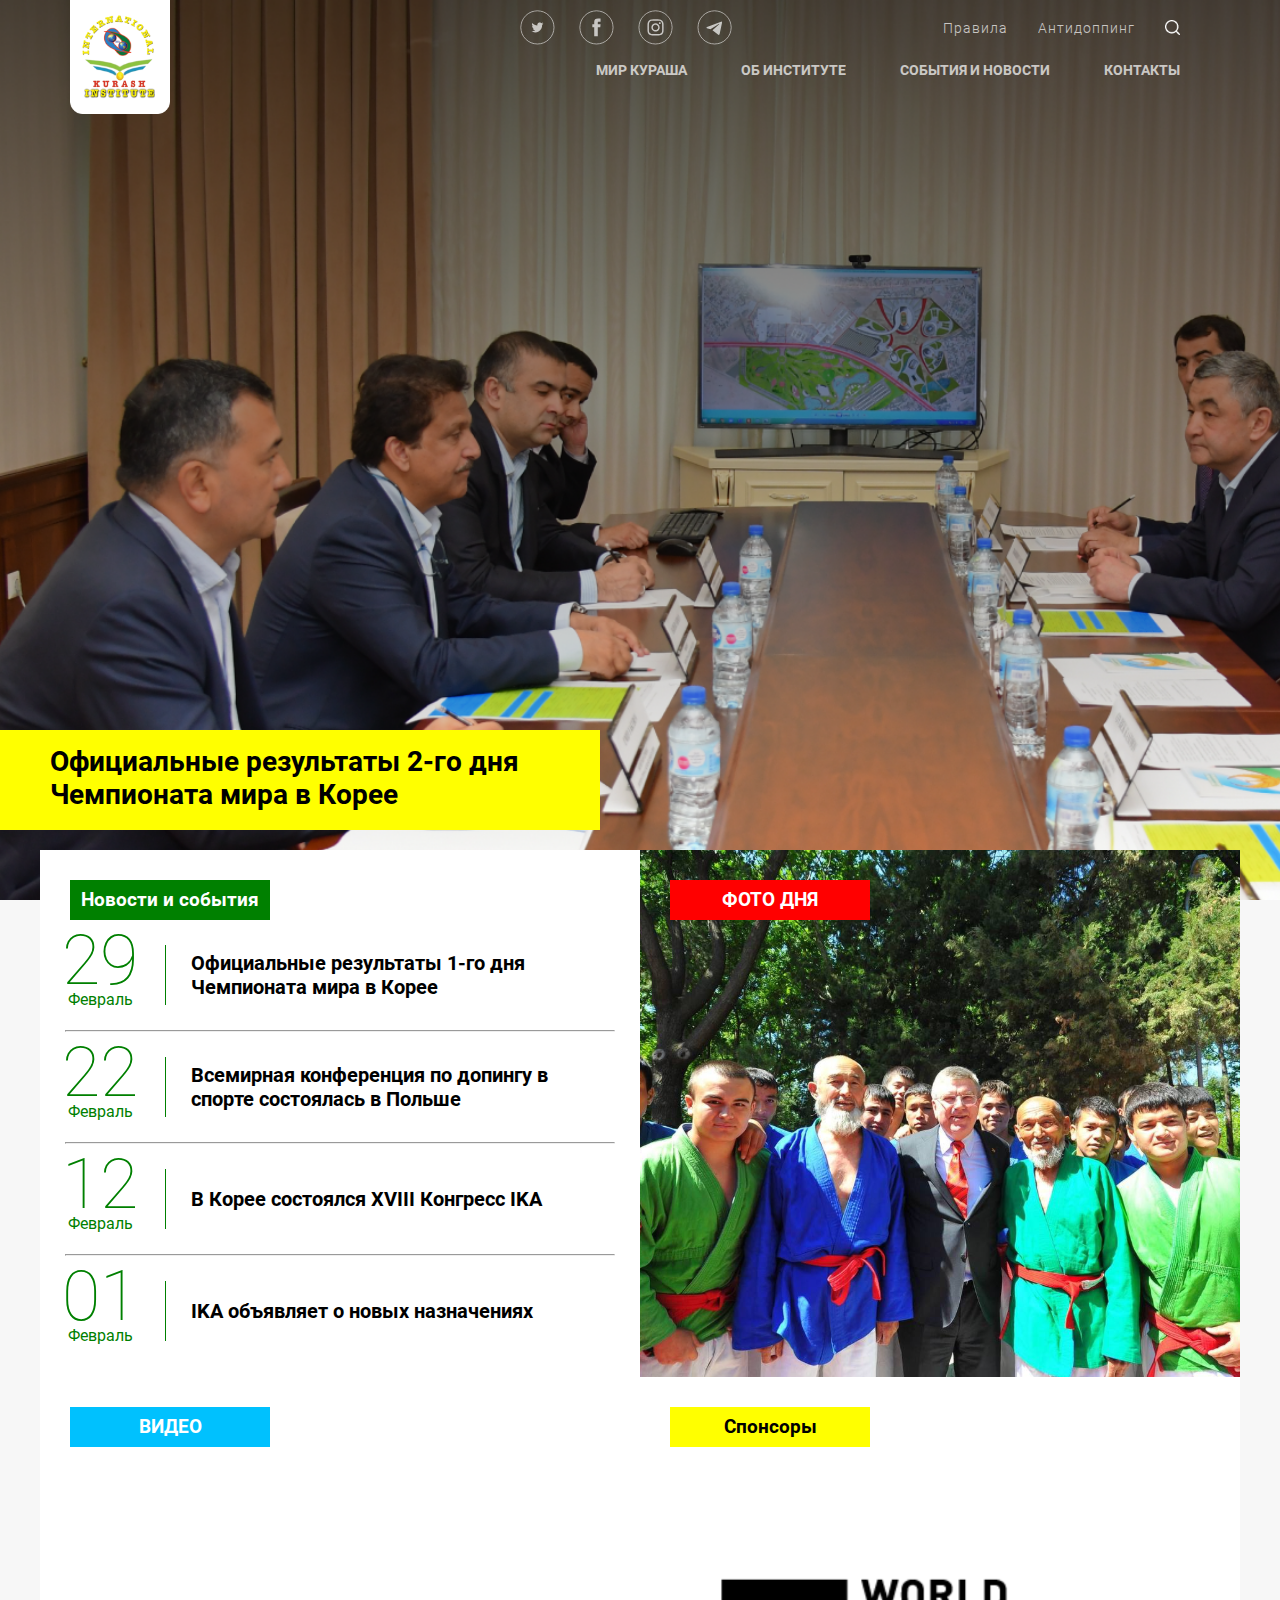
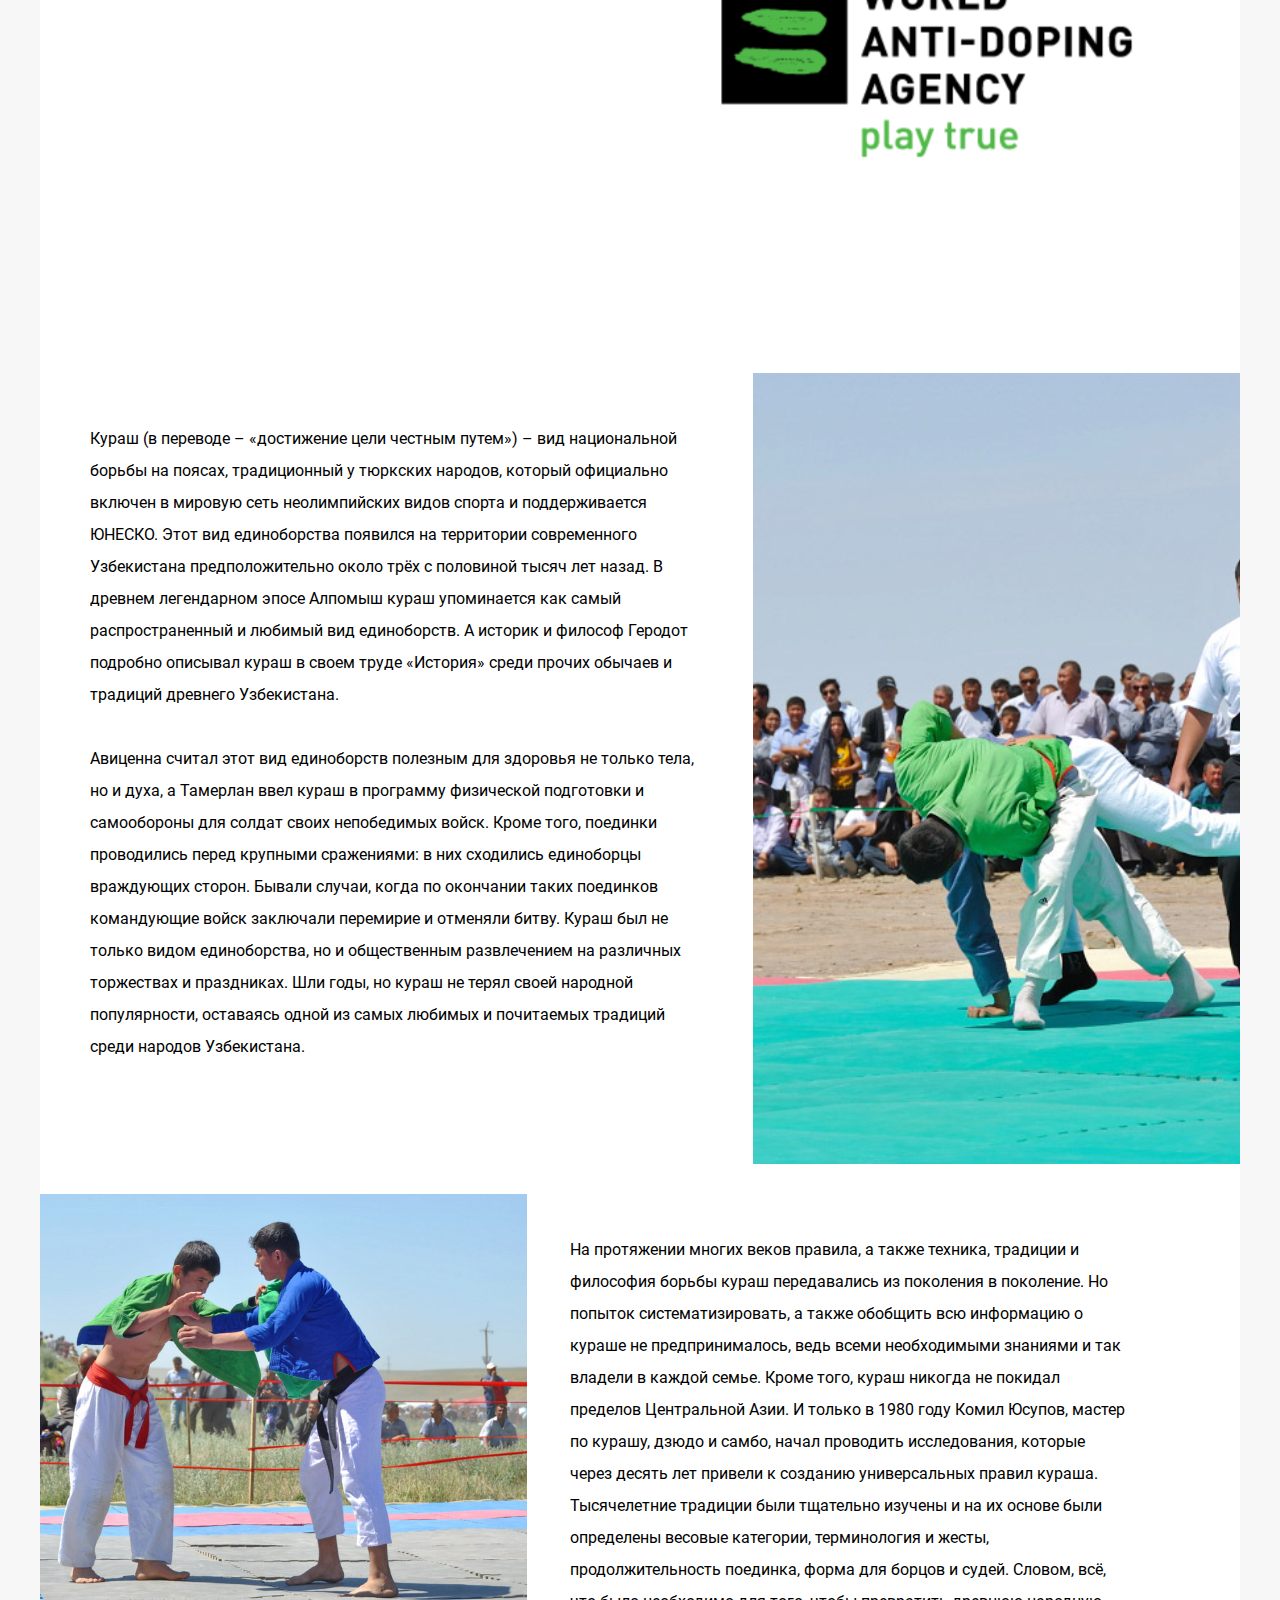
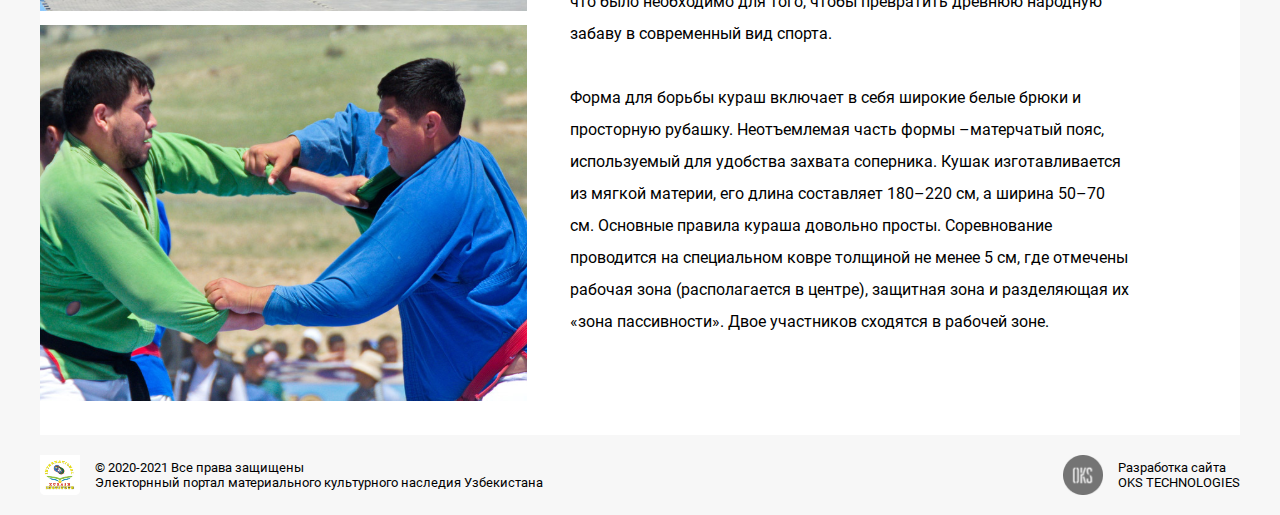
==== index.html @ 35364287 "Tayyor" ====
<!DOCTYPE html>
<html lang="en">
  <head>
    <meta charset="UTF-8" />
    <meta http-equiv="X-UA-Compatible" content="IE=edge" />
    <meta name="viewport" content="width=device-width, initial-scale=1.0" />
    <link rel="stylesheet" href="./css/main-style.css">
    <link rel="stylesheet" href="./css/first-page-style.css" />
    <link rel="stylesheet" href="./css/fonts.css" />
    <title>Kurash</title>
  </head>
  <body>
    <header>
      <div class="header-section">
        <div class="header-logo">
          <a href="./index.html">
            <img src="./images/Logo.png" alt="Logo" />
          </a>
        </div>
        <div class="header-socials">
          <a href="#"><img src="./images/twitter-brands.svg" alt="Twitter" /></a>
          <a href="#"><img src="./images/facebook-f-brands.svg" alt="Facebook" /></a>
          <a href="#"><img src="./images/instagram-brands.svg" alt="Instagram" /></a>
          <a href="#"><img src="./images/telegram-brands.svg" alt="Telegram" /></a>
        </div>
        <div class="header-rules">
          <div class="first-rule">
            <h4>Правила</h4>
          </div>
          <div class="second-rule">
            <h4>Антидоппинг</h4>
          </div>
          <div class="place-for__finder">
            <img src="./images/Search-icon.png" alt="Search icon">
          </div>
        </div>
        <div class="header-menu">
          <a href="./index.html">МИР КУРАША</a>
          <a href="./second-page.html">ОБ ИНСТИТУТЕ</a>
          <a href="./third-page.html">СОБЫТИЯ И НОВОСТИ</a>
          <a href="./fourth-page.html">КОНТАКТЫ</a>
        </div>
        <div class="header-leftside__text">
          <a href="#"><p>Официальные результаты 2-го дня Чемпионата мира в Корее</p></a>
        </div>
      </div>
    </header>

    <section class="container">
      <div class="main-section__items">
        <div class="main-section__item">
          <h3 class="item-title" style="background-color: green">
            Новости и события
          </h3>
          <div class="item-property">
            <div class="property">
              <div class="property-date">
                <h3>29</h3>
                <p>Февраль</p>
              </div>
              <span class="right-border"></span>
              <div class="property-title">
                  <a href="#">Официальные результаты 1-го дня <br />
                    Чемпионата мира в Корее</a>
              </div>
            </div>
            <hr class="diveder" />

            <div class="property">
              <div class="property-date">
                <h3>22</h3>
                <p>Февраль</p>
              </div>
              <span class="right-border"></span>
              <div class="property-title">
                  <a href="#">Всемирная конференция по допингу в <br />
                    спорте состоялась в Польше</a>
              </div>
            </div>
            <hr class="diveder" />

            <div class="property">
              <div class="property-date">
                <h3>12</h3>
                <p>Февраль</p>
              </div>
              <span class="right-border"></span>
              <div class="property-title">
                <a href="#">В Корее состоялся XVIII Конгресс IKA</a>
              </div>
            </div>
            <hr class="diveder" />

            <div class="property">
              <div class="property-date">
                <h3>01</h3>
                <p>Февраль</p>
              </div>
              <span class="right-border"></span>
              <div class="property-title">
                <a href="#">IKA объявляет о новых назначениях</a>
              </div>
            </div>
          </div>
        </div>

        <div class="main-section__item">
          <h3 class="item-title" style="background-color: red">ФОТО ДНЯ</h3>
          <img src="./images/Image-1.svg" alt="Image 1" />
        </div>

        <div class="main-section__item">
          <h3 class="item-title" style="background-color: #00c1fe">ВИДЕО</h3>
          <iframe width="640" height="360" src="https://www.youtube.com/embed/tXg6U8LKoqg" title="YouTube video player" frameborder="0" allow="accelerometer; autoplay; clipboard-write; encrypted-media; gyroscope; picture-in-picture" allowfullscreen></iframe>
          <!-- <div class="player-icon">
            <div class="player-central"></div>
          </div> -->
        </div>

        <div class="main-section__item">
          <h3 class="item-title" style="background-color: yellow; color: black">
            Спонсоры
          </h3>
          <img class="doping-image" src="./images/Image-2.svg" alt="Image 2" />
        </div>
      </div>

      <div class="section-content">
        <a>О спорте кураш</a>
        <div class="section-content__text-1">
          <p>
            Кураш (в переводе – «достижение цели честным путем») – вид
            национальной борьбы на поясах, традиционный у тюркских народов,
            который официально включен в мировую сеть неолимпийских видов спорта
            и поддерживается ЮНЕСКО. Этот вид единоборства появился на
            территории современного Узбекистана предположительно около трёх с
            половиной тысяч лет назад. В древнем легендарном эпосе Алпомыш кураш
            упоминается как самый распространенный и любимый вид единоборств. А
            историк и философ Геродот подробно описывал кураш в своем труде
            «История» среди прочих обычаев и традиций древнего Узбекистана.
            <br /> <br>
            Авиценна считал этот вид единоборств полезным для здоровья не только
            тела, но и духа, а Тамерлан ввел кураш в программу физической
            подготовки и самообороны для солдат своих непобедимых войск. Кроме
            того, поединки проводились перед крупными сражениями: в них
            сходились единоборцы враждующих сторон. Бывали случаи, когда по
            окончании таких поединков командующие войск заключали перемирие и
            отменяли битву. Кураш был не только видом единоборства, но и
            общественным развлечением на различных торжествах и праздниках. Шли
            годы, но кураш не терял своей народной популярности, оставаясь одной
            из самых любимых и почитаемых традиций среди народов Узбекистана.
          </p>
          <img src="./images/image-3.svg" alt="Image 3" />
        </div>
        <div class="section-content__text-2">
          <div class="section-content__image">
            <img src="./images/image-4.svg" alt="Image 4" />
            <img src="./images/image-5.svg" alt="Image 5" />
          </div>
          <p>
            На протяжении многих веков правила, а также техника, традиции и
            философия борьбы кураш передавались из поколения в поколение. Но
            попыток систематизировать, а также обобщить всю информацию о кураше
            не предпринималось, ведь всеми необходимыми знаниями и так владели в
            каждой семье. Кроме того, кураш никогда не покидал пределов
            Центральной Азии. И только в 1980 году Комил Юсупов, мастер по
            курашу, дзюдо и самбо, начал проводить исследования, которые через
            десять лет привели к созданию универсальных правил кураша.
            Тысячелетние традиции были тщательно изучены и на их основе были
            определены весовые категории, терминология и жесты,
            продолжительность поединка, форма для борцов и судей. Словом, всё,
            что было необходимо для того, чтобы превратить древнюю народную
            забаву в современный вид спорта. <br> <br> Форма для борьбы кураш включает в
            себя широкие белые брюки и просторную рубашку. Неотъемлемая часть
            формы –матерчатый пояс, используемый для удобства захвата соперника.
            Кушак изготавливается из мягкой материи, его длина составляет
            180–220 см, а ширина 50–70 см. Основные правила кураша довольно
            просты. Соревнование проводится на специальном ковре толщиной не
            менее 5 см, где отмечены рабочая зона (располагается в центре),
            защитная зона и разделяющая их «зона пассивности». Двое участников
            сходятся в рабочей зоне.
          </p>
        </div>
      </div>

    </section>

    <div class="section-footer">
      <div class="footer-logo">
        <a href="./index.html">
          <img src="./images/Logo.png" alt="Logo">
          <p>© 2020-2021 Все права защищены <br> Электорнный портал материального культурного наследия Узбекистана</p>
        </a>
      </div>
      <div class="footer-logo">
        <a href="https://oks.uz/">
          <img src="./images/OKS-logo.png" alt="Logo">
          <p>Разработка сайта <br> OKS TECHNOLOGIES</p>
        </a>
      </div>
    </div>
  </body>
</html>
---- css/main-style.css ----
* {
  margin: 0;
  padding: 0;
  box-sizing: border-box;
}

body {
  font-family: "Roboto", sans-serif;
  background-color: rgba(240, 240, 240, 0.548);
}

a {
  color: #fff;
  text-decoration: none;
  font-weight: 100;
}

img{
  transition: all 0.3s ease;  
}

/* Header section styles */



.header-section .header-logo {
  width: 100px;
  height: 150px;
  margin-left: 70px;
  border-radius: 0 10px 10px 10px;
  transition: all 0.3s ease-in-out;
}

.header-logo img {
  width: 100%;
}

.header-section .header-socials {
  position: absolute;
  top: 10px;
  left: 520px;
}

.header-socials a{
  width: 35px;
  height: 35px;
}

.header-socials img{
  width: 35px;
  height: 35px;
  opacity: 0.7;
}

.header-section .header-socials img:hover{
  opacity: 1;
  box-shadow: 0 5px 20px rgb(24, 24, 24);
}

.header-socials img {
  width: 35px;
  margin-right: 20px;
  border-radius: 50%;
  color: red;
}

.header-rules {
  display: flex;
  position: absolute;
  right: 100px;
  top: 20px;
}

.header-rules h4 {
  color: #fff;
  margin-right: 30px;
  font-weight: 300;
  font-size: 14px;
  opacity: 0.7;
  cursor: pointer;
  transition: all 0.3s ease;
  letter-spacing: 1px;
}

.header-rules h4:hover{
  opacity: 1;
  text-shadow: 5px 6px 10px rgba(0,0,0,0.8);
}

.header-rules p {
  position: absolute;
  opacity: 0;
}

.place-for__finder img{
  width: 15px;
  cursor: pointer;
}

.place-for__finder img:hover{
  box-shadow: 0 5px 20px rgb(24, 24, 24);;
}

.header-menu {
  position: absolute;
  right: 50px;
  top: 60px;
}

.header-menu a {
  margin-right: 50px;
  font-size: 14px;
  font-weight: 600;
  opacity: 0.7;
  transition: all 0.3s ease;
}

.header-menu a:hover{
  opacity: 1;
  text-shadow: 5px 6px 10px rgba(0,0,0,0.8);
}



/* SECTION FOOTER */
.section-footer{
  width: 1200px;
  margin: 20px auto;
  display: flex;
  justify-content: space-between;
}

.footer-logo,
.footer-logo a{
  display: flex;
  align-items: center;
}

.footer-logo img{
  width: 40px;
  height: 40px;
  margin-right: 15px;
}

.footer-logo p,
.footer-logo a{
  font-size: 13px;
  color: black;
  font-weight: 400;
}
---- css/first-page-style.css ----
header{
  width: 100%;
  background-image: url(../images/main-image.png);
  background-repeat: no-repeat;
  background-size: cover;
}

.header-section {
  width: 1200px;
  height: 100vh;
  display: grid;
}

.header-section .header-logo{
  height: 115px;
}


.header-logo:hover{
  box-shadow: 0 20px 50px rgb(24, 24, 24);
}

.container {
  width: 1200px;
  background-color: #fff;
  margin-top: -50px;
  margin-left: auto;
  margin-right: auto;
}

.header-leftside__text {
  width: 600px;
  height: 100px;
  background-color: yellow;
  position: absolute;
  bottom: 70px;
}

.header-leftside__text:hover{
  box-shadow: 10px 10px 20px rgb(24, 24, 24);
}

.header-leftside__text p {
  margin-left: 50px;
  margin-top: 15px;
  color: black;
  font-size: 28px;
  font-weight: bold;
}

.header-leftside__text:hover .header-leftside__text p{
  color: blue;
}

.main-section__items {
  display: grid;
  grid-template-columns: auto auto;
}

.main-section__item {
  width: 600px;
  height: 527px;
  position: relative;
}

.property .property-title a{
  font-size: 20px;
  font-weight: bold;
  color: black;
}

.main-section__item img,
.main-section__item video {
  width: 600px;
}

.main-section__item iframe {
  width: 100%;
  height: 100%;
  cursor: pointer;
}

.main-section__item .item-title {
  display: inline-block;
  text-align: center;
  width: 200px;
  height: 40px;
  line-height: 40px;
  color: #fff;
  margin-top: 30px;
  margin-left: 30px;
  z-index: 3;
  position: absolute;
}

.item-property {
  display: flex;
  flex-direction: column;
  justify-content: space-between;
  margin-top: 70px;
}

.property {
  height: 110px;
  display: flex;
}

.property-date {
  width: 120px;
  height: 120px;
  text-align: center;
  line-height: 40px;
  display: flex;
  flex-direction: column;
  justify-content: center;
}

.right-border {
  height: 60px;
  border-right: 1px solid green;
  margin: auto 5px;
}

.property-date h3 {
  color: green;
  font-size: 70px;
  font-weight: 100;
}

.property-date p {
  color: green;
}

.property-title {
  margin-left: 20px;
  font-size: 15px;
  font-weight: bold;
  display: flex;
  align-items: center;
}

.property-title a:hover{
  color: blue;
}

.diveder {
  width: 550px;
  margin-left: auto;
  margin-right: auto;
}

.player-icon{
  width: 80px;
  height: 80px;
  background-color: #fff;
  border-radius: 50%;
  position: absolute;
  top: 220px;
  left: 250px;
  cursor: pointer;
}

.player-central{
  width: 0;
  height: 0;
  border-top: 15px solid transparent;
  border-bottom: 15px solid transparent; 
  border-left: 22px solid #00C1FE; 
  margin-top: 25px;
  margin-left: 32px;  
}

.player-icon:checked{
  display: none;
}


.doping-image {
  margin-top: 150px;
}

.section-content {
  margin-top: 50px;
  padding-bottom: 30px;
}

.section-content h2 {
  margin-left: 20px;
  margin-bottom: 20px;
}

.section-content__text-1 {
  display: flex;
  margin-bottom: 20px;
}

.section-content__text-1 p {
  width: 60%;
  padding: 50px;
  line-height: 2;
}

.section-content__text-2 {
  display: flex;
  align-items: start;
}

.section-content__image {
  width: 40%;
}

.section-content__text-2 p {
  width: 55%;
  padding: 50px;
  line-height: 2;
  float: right;
}

.section-content__text-2 img {
  display: inline-block;
  margin-top: 10px;
}
---- css/fonts.css ----
@font-face {
    font-family: 'Roboto';
    src: url('./Roboto/Roboto-Black.eot');
    src: url('./Roboto/Roboto-Black.eot?#iefix') format('embedded-opentype'),
        url('./Roboto/Roboto-Black.woff2') format('woff2'),
        url('./Roboto/Roboto-Black.woff') format('woff'),
        url('./Roboto/Roboto-Black.ttf') format('truetype');
    font-weight: 900;
    font-style: normal;
    font-display: swap;
}

@font-face {
    font-family: 'Roboto';
    src: url('./Roboto/Roboto-BlackItalic.eot');
    src: url('./Roboto/Roboto-BlackItalic.eot?#iefix') format('embedded-opentype'),
        url('./Roboto/Roboto-BlackItalic.woff2') format('woff2'),
        url('./Roboto/Roboto-BlackItalic.woff') format('woff'),
        url('./Roboto/Roboto-BlackItalic.ttf') format('truetype');
    font-weight: 900;
    font-style: italic;
    font-display: swap;
}

@font-face {
    font-family: 'Roboto';
    src: url('./Roboto/Roboto-Bold.eot');
    src: url('./Roboto/Roboto-Bold.eot?#iefix') format('embedded-opentype'),
        url('./Roboto/Roboto-Bold.woff2') format('woff2'),
        url('./Roboto/Roboto-Bold.woff') format('woff'),
        url('./Roboto/Roboto-Bold.ttf') format('truetype');
    font-weight: bold;
    font-style: normal;
    font-display: swap;
}

@font-face {
    font-family: 'Roboto';
    src: url('./Roboto/Roboto-BoldItalic.eot');
    src: url('./Roboto/Roboto-BoldItalic.eot?#iefix') format('embedded-opentype'),
        url('./Roboto/Roboto-BoldItalic.woff2') format('woff2'),
        url('./Roboto/Roboto-BoldItalic.woff') format('woff'),
        url('./Roboto/Roboto-BoldItalic.ttf') format('truetype');
    font-weight: bold;
    font-style: italic;
    font-display: swap;
}

@font-face {
    font-family: 'Roboto';
    src: url('./Roboto/Roboto-Italic.eot');
    src: url('./Roboto/Roboto-Italic.eot?#iefix') format('embedded-opentype'),
        url('./Roboto/Roboto-Italic.woff2') format('woff2'),
        url('./Roboto/Roboto-Italic.woff') format('woff'),
        url('./Roboto/Roboto-Italic.ttf') format('truetype');
    font-weight: normal;
    font-style: italic;
    font-display: swap;
}

@font-face {
    font-family: 'Roboto';
    src: url('./Roboto/Roboto-Light.eot');
    src: url('./Roboto/Roboto-Light.eot?#iefix') format('embedded-opentype'),
        url('./Roboto/Roboto-Light.woff2') format('woff2'),
        url('./Roboto/Roboto-Light.woff') format('woff'),
        url('./Roboto/Roboto-Light.ttf') format('truetype');
    font-weight: 300;
    font-style: normal;
    font-display: swap;
}

@font-face {
    font-family: 'Roboto';
    src: url('./Roboto/Roboto-Medium.eot');
    src: url('./Roboto/Roboto-Medium.eot?#iefix') format('embedded-opentype'),
        url('./Roboto/Roboto-Medium.woff2') format('woff2'),
        url('./Roboto/Roboto-Medium.woff') format('woff'),
        url('./Roboto/Roboto-Medium.ttf') format('truetype');
    font-weight: 500;
    font-style: normal;
    font-display: swap;
}

@font-face {
    font-family: 'Roboto';
    src: url('./Roboto/Roboto-MediumItalic.eot');
    src: url('./Roboto/Roboto-MediumItalic.eot?#iefix') format('embedded-opentype'),
        url('./Roboto/Roboto-MediumItalic.woff2') format('woff2'),
        url('./Roboto/Roboto-MediumItalic.woff') format('woff'),
        url('./Roboto/Roboto-MediumItalic.ttf') format('truetype');
    font-weight: 500;
    font-style: italic;
    font-display: swap;
}

@font-face {
    font-family: 'Roboto';
    src: url('./Roboto/Roboto-LightItalic.eot');
    src: url('./Roboto/Roboto-LightItalic.eot?#iefix') format('embedded-opentype'),
        url('./Roboto/Roboto-LightItalic.woff2') format('woff2'),
        url('./Roboto/Roboto-LightItalic.woff') format('woff'),
        url('./Roboto/Roboto-LightItalic.ttf') format('truetype');
    font-weight: 300;
    font-style: italic;
    font-display: swap;
}

@font-face {
    font-family: 'Roboto';
    src: url('./Roboto/Roboto-Thin.eot');
    src: url('./Roboto/Roboto-Thin.eot?#iefix') format('embedded-opentype'),
        url('./Roboto/Roboto-Thin.woff2') format('woff2'),
        url('./Roboto/Roboto-Thin.woff') format('woff'),
        url('./Roboto/Roboto-Thin.ttf') format('truetype');
    font-weight: 100;
    font-style: normal;
    font-display: swap;
}

@font-face {
    font-family: 'Roboto';
    src: url('./Roboto/Roboto-ThinItalic.eot');
    src: url('./Roboto/Roboto-ThinItalic.eot?#iefix') format('embedded-opentype'),
        url('./Roboto/Roboto-ThinItalic.woff2') format('woff2'),
        url('./Roboto/Roboto-ThinItalic.woff') format('woff'),
        url('./Roboto/Roboto-ThinItalic.ttf') format('truetype');
    font-weight: 100;
    font-style: italic;
    font-display: swap;
}

@font-face {
    font-family: 'Roboto';
    src: url('./Roboto/Roboto-Regular.eot');
    src: url('./Roboto/Roboto-Regular.eot?#iefix') format('embedded-opentype'),
        url('./Roboto/Roboto-Regular.woff2') format('woff2'),
        url('./Roboto/Roboto-Regular.woff') format('woff'),
        url('./Roboto/Roboto-Regular.ttf') format('truetype');
    font-weight: normal;
    font-style: normal;
    font-display: swap;
}
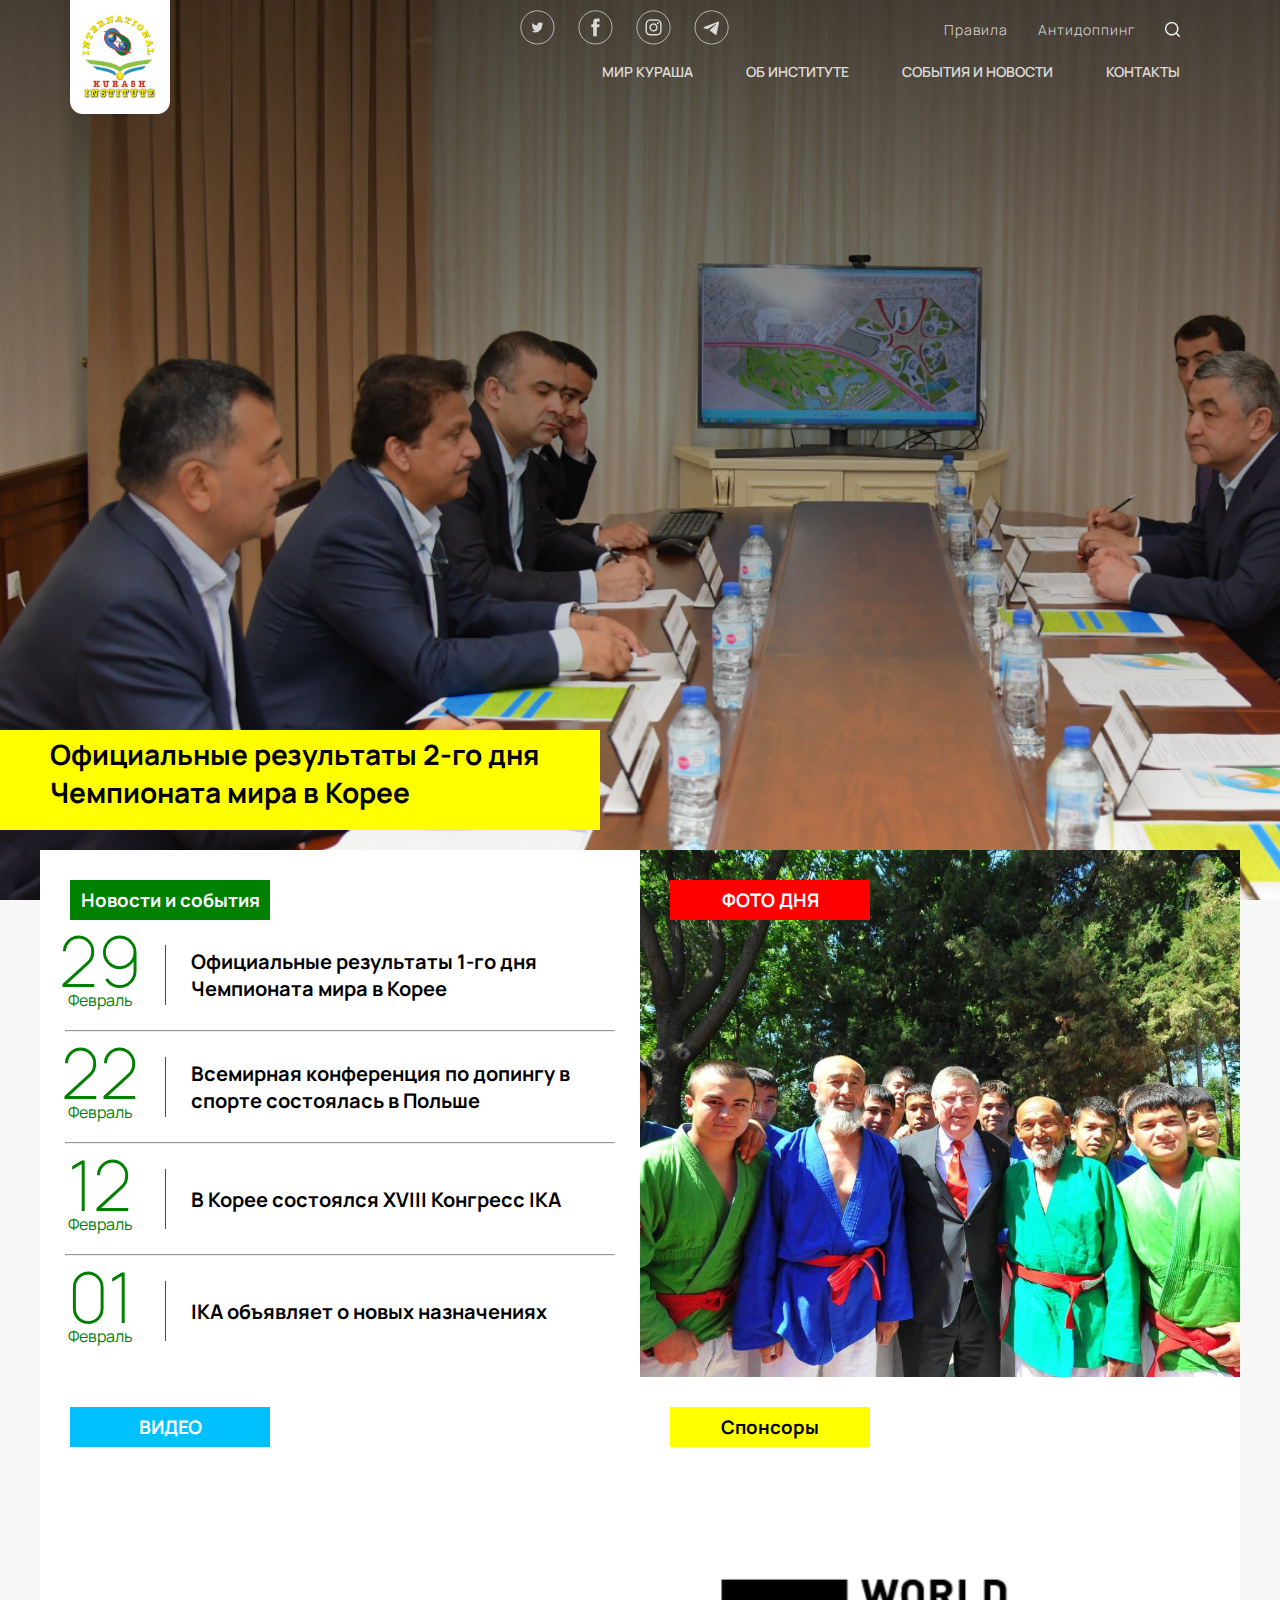
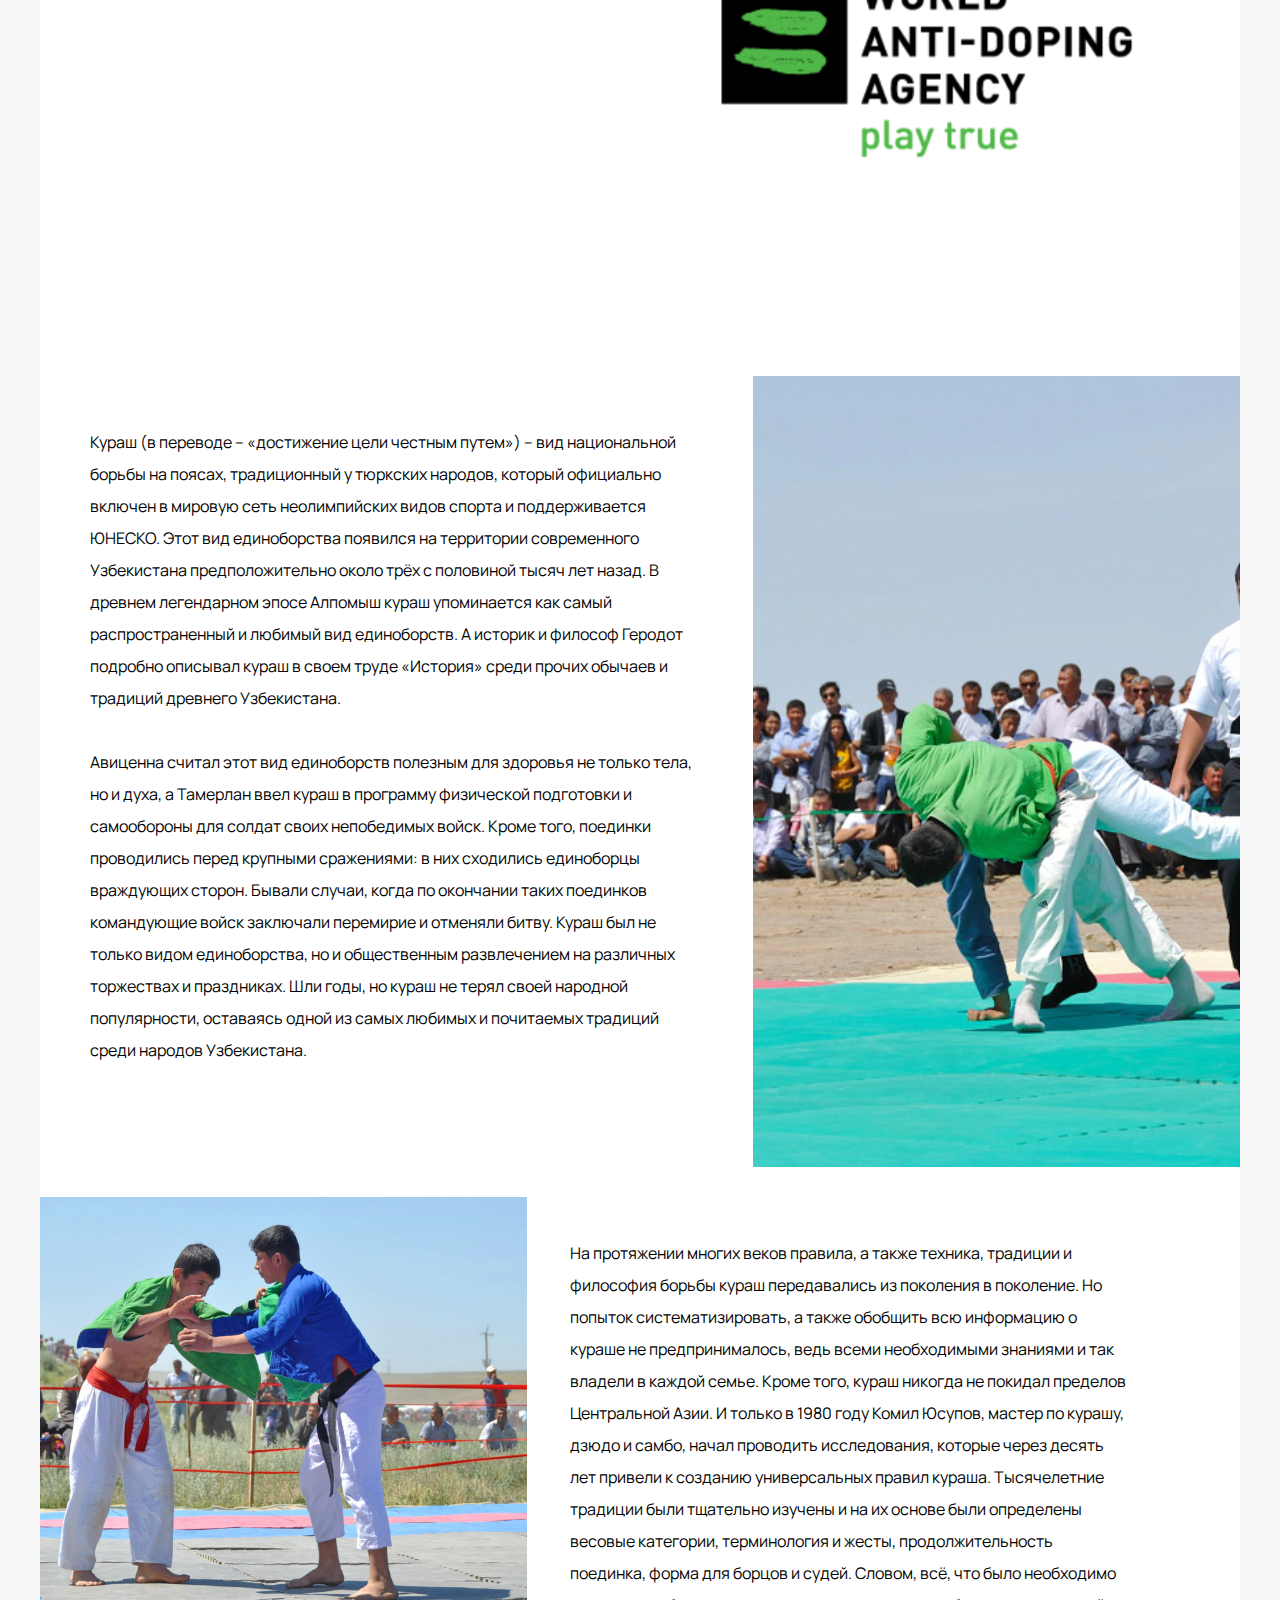
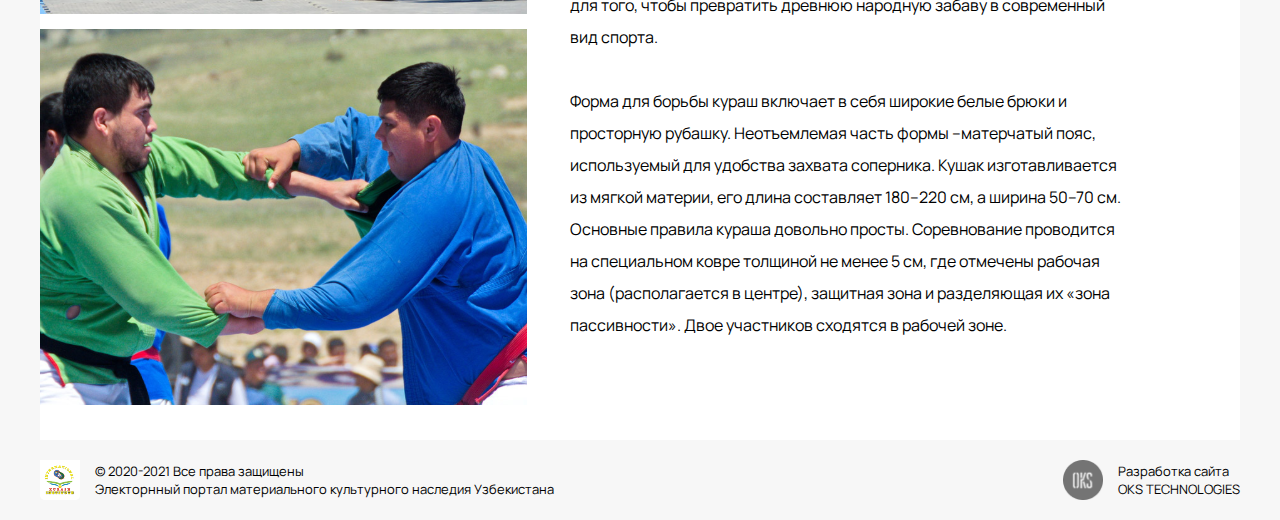
==== commit 42926866: "Kurasg is done" ====
--- a/index.html
+++ b/index.html
@@ -6,7 +6,9 @@
     <meta name="viewport" content="width=device-width, initial-scale=1.0" />
     <link rel="stylesheet" href="./css/main-style.css">
     <link rel="stylesheet" href="./css/first-page-style.css" />
-    <link rel="stylesheet" href="./css/fonts.css" />
+    <!-- <link rel="stylesheet" href="./css/fonts.css" /> -->
+    <link rel="preconnect" href="https://fonts.gstatic.com" crossorigin>
+    <link href="https://fonts.googleapis.com/css2?family=Manrope:wght@200;300;400;500;600;700;800&display=swap" rel="stylesheet">
     <title>Kurash</title>
   </head>
   <body>
@@ -110,7 +112,7 @@
         </div>
 
         <div class="main-section__item">
-          <h3 class="item-title" style="background-color: #00c1fe">ВИДЕО</h3>
+          <h3 class="item-title  when-play" style="background-color: #00c1fe">ВИДЕО</h3>
           <iframe width="640" height="360" src="https://www.youtube.com/embed/tXg6U8LKoqg" title="YouTube video player" frameborder="0" allow="accelerometer; autoplay; clipboard-write; encrypted-media; gyroscope; picture-in-picture" allowfullscreen></iframe>
           <!-- <div class="player-icon">
             <div class="player-central"></div>
--- a/css/main-style.css
+++ b/css/main-style.css
@@ -5,7 +5,7 @@
 }
 
 body {
-  font-family: "Roboto", sans-serif;
+  font-family: "Manrope", sans-serif;
   background-color: rgba(240, 240, 240, 0.548);
 }
 
@@ -13,6 +13,7 @@
   color: #fff;
   text-decoration: none;
   font-weight: 100;
+  transition: all 0.2s ease;
 }
 
 img{
@@ -27,7 +28,7 @@
   width: 100px;
   height: 150px;
   margin-left: 70px;
-  border-radius: 0 10px 10px 10px;
+  border-radius: 0 0 15px 15px;
   transition: all 0.3s ease-in-out;
 }
 
@@ -49,12 +50,12 @@
 .header-socials img{
   width: 35px;
   height: 35px;
-  opacity: 0.7;
+  opacity: 0.8;
 }
 
 .header-section .header-socials img:hover{
   opacity: 1;
-  box-shadow: 0 5px 20px rgb(24, 24, 24);
+  box-shadow: 0 1px 5px rgb(190, 189, 189);
 }
 
 .header-socials img {
@@ -76,7 +77,7 @@
   margin-right: 30px;
   font-weight: 300;
   font-size: 14px;
-  opacity: 0.7;
+  opacity: 0.8;
   cursor: pointer;
   transition: all 0.3s ease;
   letter-spacing: 1px;
@@ -111,7 +112,7 @@
   margin-right: 50px;
   font-size: 14px;
   font-weight: 600;
-  opacity: 0.7;
+  opacity: 0.8;
   transition: all 0.3s ease;
 }
 
--- a/css/first-page-style.css
+++ b/css/first-page-style.css
@@ -37,19 +37,16 @@
 }
 
 .header-leftside__text:hover{
+  background-color: rgb(235, 235, 4);
   box-shadow: 10px 10px 20px rgb(24, 24, 24);
 }
 
 .header-leftside__text p {
   margin-left: 50px;
-  margin-top: 15px;
+  margin-top: 5px;
   color: black;
   font-size: 28px;
   font-weight: bold;
-}
-
-.header-leftside__text:hover .header-leftside__text p{
-  color: blue;
 }
 
 .main-section__items {
@@ -139,6 +136,10 @@
   align-items: center;
 }
 
+.property-title a{
+  transition: all 0.2s ease;
+}
+
 .property-title a:hover{
   color: blue;
 }
